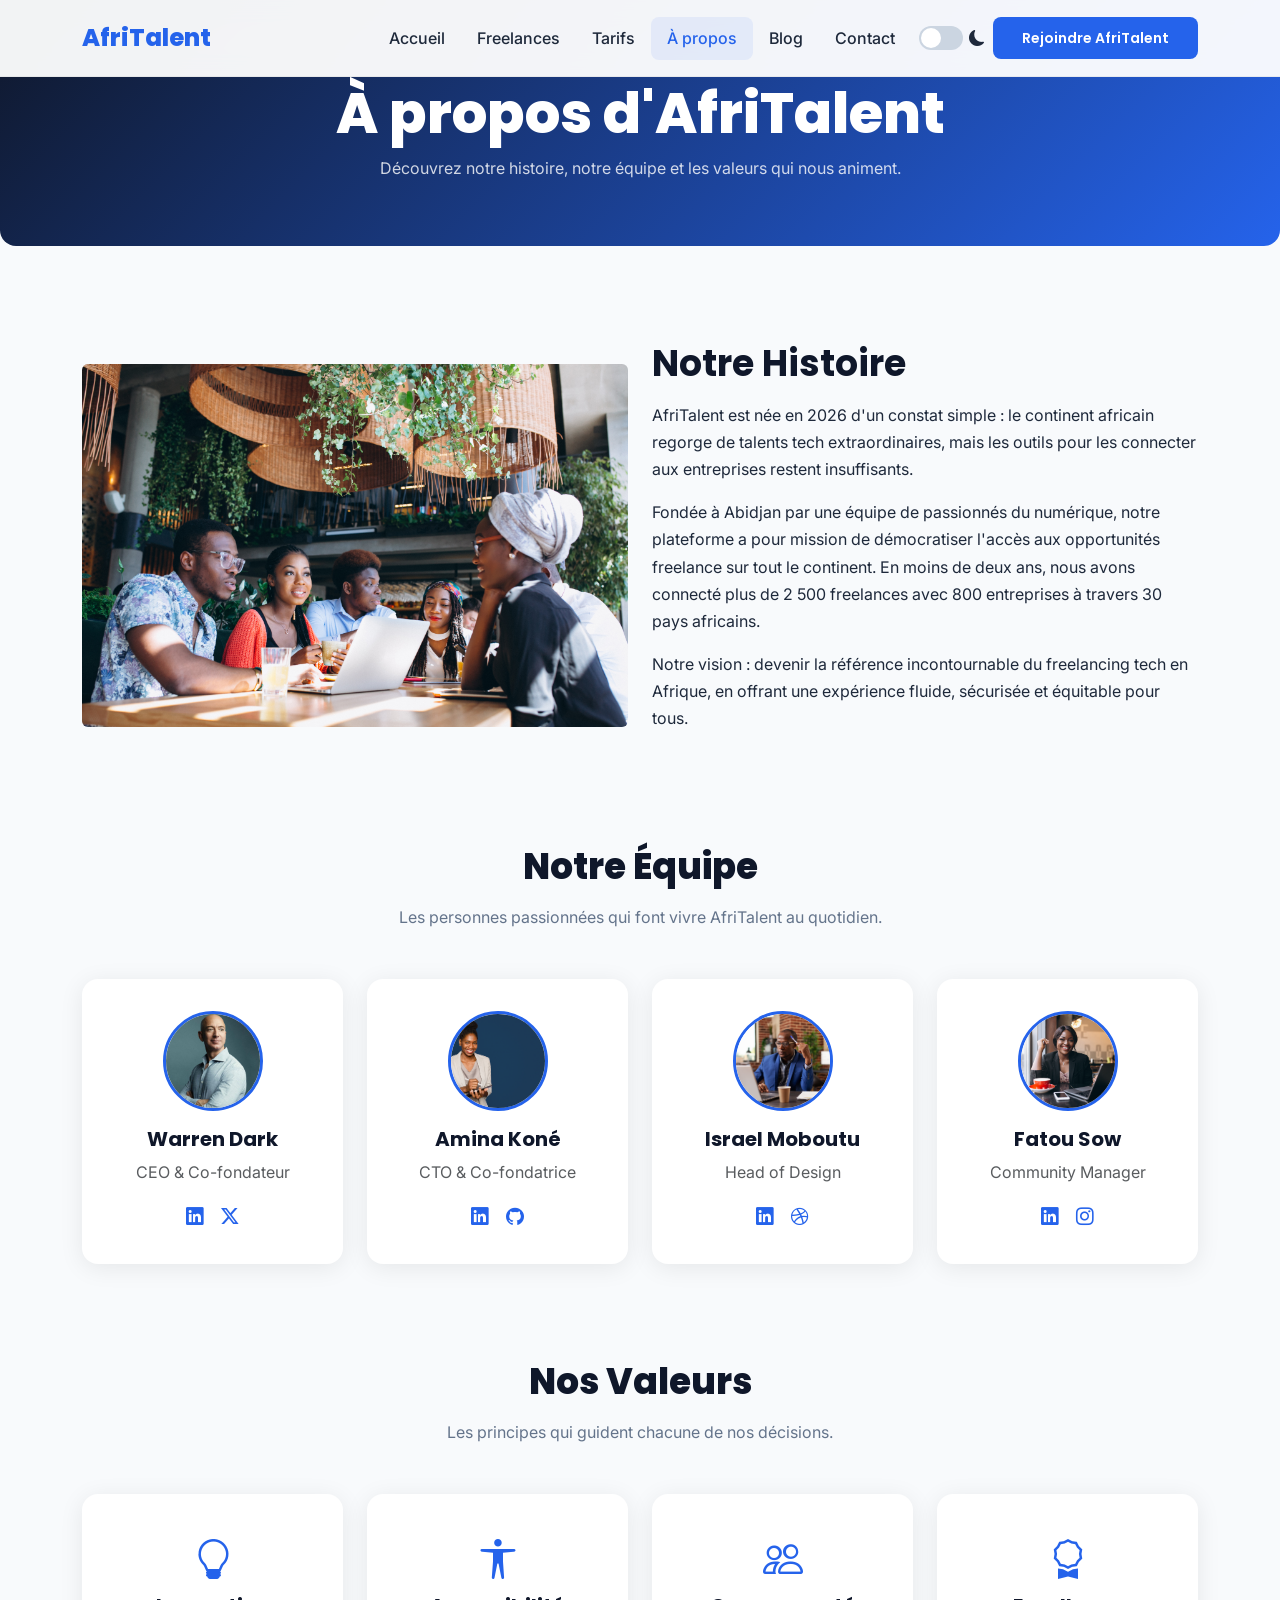
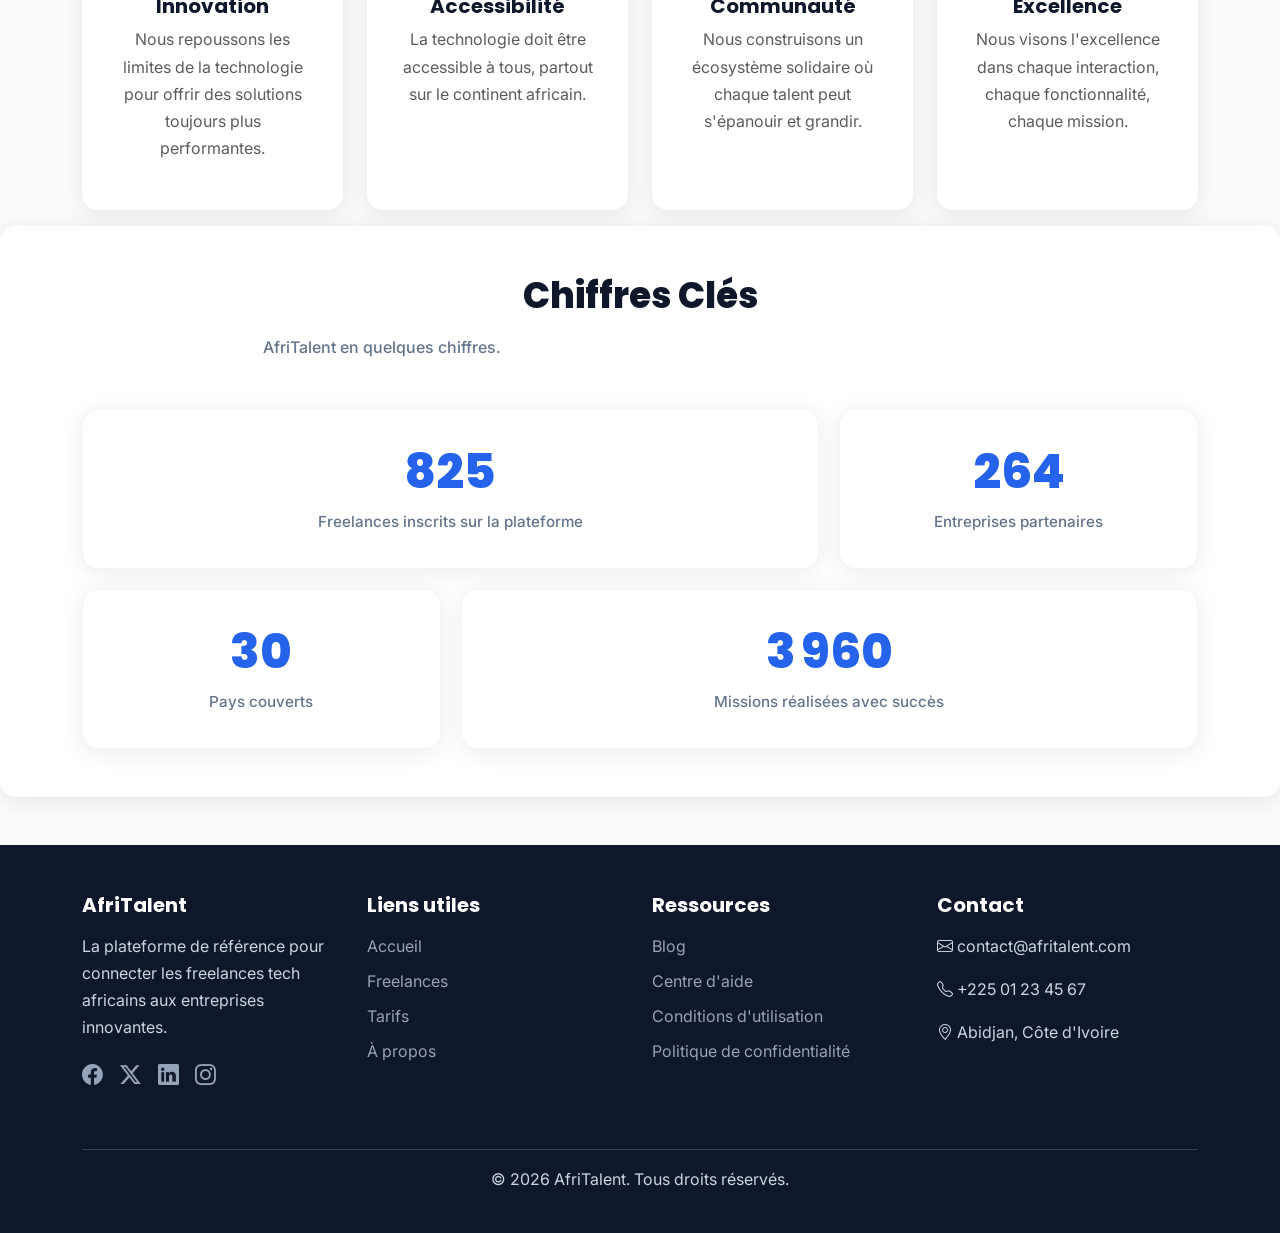
==== about.html @ 37693e35 "Commit 9 :  Finalisation : corrections responsive, optimisation du code et commentaires" ====
<!DOCTYPE html>
<html lang="fr">
<head>
  <meta charset="UTF-8" />
  <meta name="viewport" content="width=device-width, initial-scale=1.0" />
  <meta name="description" content="AfriTalent – Notre histoire, notre équipe et nos valeurs." />
  <title>AfriTalent – À propos</title>
  <link rel="preconnect" href="https://fonts.googleapis.com" />
  <link href="https://fonts.googleapis.com/css2?family=Poppins:wght@400;600;700;800&family=Inter:wght@400;500;600&display=swap" rel="stylesheet" />
  <link href="https://cdn.jsdelivr.net/npm/bootstrap@5.3.3/dist/css/bootstrap.min.css" rel="stylesheet" />
  <link href="https://cdn.jsdelivr.net/npm/bootstrap-icons@1.11.3/font/bootstrap-icons.min.css" rel="stylesheet" />
  <link href="CSS/style.css" rel="stylesheet" />
</head>
<body>

  <!-- ==================== NAVBAR ==================== -->
  <header>
    <nav class="navbar navbar-expand-lg fixed-top" aria-label="Navigation principale">
      <div class="container">
        <a class="navbar-brand" href="index.html"><i class="bi bi-globe-africa"></i> AfriTalent</a>
        <button class="navbar-toggler" type="button" data-bs-toggle="collapse" data-bs-target="#navbarNav" aria-controls="navbarNav" aria-expanded="false" aria-label="Ouvrir le menu">
          <span class="navbar-toggler-icon"></span>
        </button>
        <div class="collapse navbar-collapse" id="navbarNav">
          <ul class="navbar-nav ms-auto align-items-center">
            <li class="nav-item"><a class="nav-link" href="index.html">Accueil</a></li>
            <li class="nav-item"><a class="nav-link" href="freelances.html">Freelances</a></li>
            <li class="nav-item"><a class="nav-link" href="tarifs.html">Tarifs</a></li>
            <li class="nav-item"><a class="nav-link active" aria-current="page" href="about.html">À propos</a></li>
            <li class="nav-item"><a class="nav-link" href="#">Blog</a></li>
            <li class="nav-item"><a class="nav-link" href="contact.html">Contact</a></li>
            <li class="nav-item ms-2">
              <label class="dark-toggle" aria-label="Activer le mode sombre">
                <input type="checkbox" id="darkModeToggle" />
                <span class="toggle-track"></span>
                <i class="bi bi-moon-fill"></i>
              </label>
            </li>
            <li class="nav-item ms-2"><a class="btn btn-primary btn-sm" href="contact.html">Rejoindre AfriTalent</a></li>
          </ul>
        </div>
      </div>
    </nav>
  </header>

  <main>
    <!-- ==================== PAGE HEADER ==================== -->
    <div class="page-header">
      <div class="container">
        <h1>À propos d'AfriTalent</h1>
        <p>Découvrez notre histoire, notre équipe et les valeurs qui nous animent.</p>
      </div>
    </div>

    <!-- ==================== NOTRE HISTOIRE ==================== -->
    <section class="py-5 fade-in">
      <div class="container">
        <div class="row align-items-center">
          <div class="col-lg-6 mb-4 mb-lg-0">
            <img src="images/Reunion.jpg" alt="L'équipe AfriTalent en réunion" class="img-fluid rounded" style="border-radius: var(--radius);" />
          </div>
          <div class="col-lg-6">
            <h2>Notre Histoire</h2>
            <p>AfriTalent est née en 2026 d'un constat simple : le continent africain regorge de talents tech extraordinaires, mais les outils pour les connecter aux entreprises restent insuffisants.</p>
            <p>Fondée à Abidjan par une équipe de passionnés du numérique, notre plateforme a pour mission de démocratiser l'accès aux opportunités freelance sur tout le continent. En moins de deux ans, nous avons connecté plus de 2 500 freelances avec 800 entreprises à travers 30 pays africains.</p>
            <p>Notre vision : devenir la référence incontournable du freelancing tech en Afrique, en offrant une expérience fluide, sécurisée et équitable pour tous.</p>
          </div>
        </div>
      </div>
    </section>

    <!-- ==================== L'ÉQUIPE – 4 membres ==================== -->
    <section class="py-5 fade-in">
      <div class="container">
        <div class="section-title">
          <h2>Notre Équipe</h2>
          <p>Les personnes passionnées qui font vivre AfriTalent au quotidien.</p>
        </div>
        <div class="row g-4">
          <!-- Membre 1 -->
          <div class="col-lg-3 col-md-6">
            <div class="team-card">
              <img src="images/OU.jpg" class="rounded-circle mb-3" alt="Photo de Oumar Diallo, CEO" width="100" height="100" />
              <h5>Warren Dark</h5>
              <p class="text-muted">CEO &amp; Co-fondateur</p>
              <div class="social-links">
                <a href="#" aria-label="LinkedIn de Oumar"><i class="bi bi-linkedin"></i></a>
                <a href="#" aria-label="Twitter de Oumar"><i class="bi bi-twitter-x"></i></a>
              </div>
            </div>
          </div>
          <!-- Membre 2 -->
          <div class="col-lg-3 col-md-6">
            <div class="team-card">
              <img src="images/amin.jpg" class="rounded-circle mb-3" alt="Photo de Amina Koné, CTO" width="100" height="100" />
              <h5>Amina Koné</h5>
              <p class="text-muted">CTO &amp; Co-fondatrice</p>
              <div class="social-links">
                <a href="#" aria-label="LinkedIn de Amina"><i class="bi bi-linkedin"></i></a>
                <a href="#" aria-label="GitHub de Amina"><i class="bi bi-github"></i></a>
              </div>
            </div>
          </div>
          <!-- Membre 3 -->
          <div class="col-lg-3 col-md-6">
            <div class="team-card">
              <img src="images/nnn.jpg" class="rounded-circle mb-3" alt="Photo de Kofi Asante, Head of Design" width="100" height="100" />
              <h5>Israel Moboutu</h5>
              <p class="text-muted">Head of Design</p>
              <div class="social-links">
                <a href="#" aria-label="LinkedIn de Kofi"><i class="bi bi-linkedin"></i></a>
                <a href="#" aria-label="Dribbble de Kofi"><i class="bi bi-dribbble"></i></a>
              </div>
            </div>
          </div>
          <!-- Membre 4 -->
          <div class="col-lg-3 col-md-6">
            <div class="team-card">
              <img src="images/fatou.jpg" class="rounded-circle mb-3" alt="Photo de Fatou Sow, Community Manager" width="100" height="100" />
              <h5>Fatou Sow</h5>
              <p class="text-muted">Community Manager</p>
              <div class="social-links">
                <a href="#" aria-label="LinkedIn de Fatou"><i class="bi bi-linkedin"></i></a>
                <a href="#" aria-label="Instagram de Fatou"><i class="bi bi-instagram"></i></a>
              </div>
            </div>
          </div>
        </div>
      </div>
    </section>

    <!-- ==================== NOS VALEURS ==================== -->
    <section class="py-5 fade-in">
      <div class="container">
        <div class="section-title">
          <h2>Nos Valeurs</h2>
          <p>Les principes qui guident chacune de nos décisions.</p>
        </div>
        <div class="row g-4">
          <div class="col-lg-3 col-md-6">
            <div class="value-card h-100">
              <i class="bi bi-lightbulb"></i>
              <h5>Innovation</h5>
              <p class="text-muted">Nous repoussons les limites de la technologie pour offrir des solutions toujours plus performantes.</p>
            </div>
          </div>
          <div class="col-lg-3 col-md-6">
            <div class="value-card h-100">
              <i class="bi bi-universal-access"></i>
              <h5>Accessibilité</h5>
              <p class="text-muted">La technologie doit être accessible à tous, partout sur le continent africain.</p>
            </div>
          </div>
          <div class="col-lg-3 col-md-6">
            <div class="value-card h-100">
              <i class="bi bi-people"></i>
              <h5>Communauté</h5>
              <p class="text-muted">Nous construisons un écosystème solidaire où chaque talent peut s'épanouir et grandir.</p>
            </div>
          </div>
          <div class="col-lg-3 col-md-6">
            <div class="value-card h-100">
              <i class="bi bi-award"></i>
              <h5>Excellence</h5>
              <p class="text-muted">Nous visons l'excellence dans chaque interaction, chaque fonctionnalité, chaque mission.</p>
            </div>
          </div>
        </div>
      </div>
    </section>

    <!-- ==================== CHIFFRES CLÉS – Bento Grid + compteurs ==================== -->
    <section id="stats" class="py-5 fade-in">
      <div class="container">
        <div class="section-title">
          <h2>Chiffres Clés</h2>
          <p>AfriTalent en quelques chiffres.</p>
        </div>
        <div class="bento-grid">
          <div class="grid-item text-center" style="grid-column: span 2;">
            <h3 data-target="2500" style="font-size:3rem; font-weight:800; color:var(--primary);">0</h3>
            <p>Freelances inscrits sur la plateforme</p>
          </div>
          <div class="grid-item text-center">
            <h3 data-target="800" style="font-size:3rem; font-weight:800; color:var(--primary);">0</h3>
            <p>Entreprises partenaires</p>
          </div>
          <div class="grid-item text-center">
            <h3 data-target="30" style="font-size:3rem; font-weight:800; color:var(--primary);">0</h3>
            <p>Pays couverts</p>
          </div>
          <div class="grid-item text-center" style="grid-column: span 2;">
            <h3 data-target="12000" style="font-size:3rem; font-weight:800; color:var(--primary);">0</h3>
            <p>Missions réalisées avec succès</p>
          </div>
        </div>
      </div>
    </section>
  </main>

  <!-- ==================== FOOTER ==================== -->
  <footer>
    <div class="container">
      <div class="row">
        <div class="col-lg-3 col-md-6 mb-4">
          <h5><i class="bi bi-globe-africa"></i> AfriTalent</h5>
          <p>La plateforme de référence pour connecter les freelances tech africains aux entreprises innovantes.</p>
          <div class="footer-social">
            <a href="#" aria-label="Facebook"><i class="bi bi-facebook"></i></a>
            <a href="#" aria-label="Twitter"><i class="bi bi-twitter-x"></i></a>
            <a href="#" aria-label="LinkedIn"><i class="bi bi-linkedin"></i></a>
            <a href="#" aria-label="Instagram"><i class="bi bi-instagram"></i></a>
          </div>
        </div>
        <div class="col-lg-3 col-md-6 mb-4">
          <h5>Liens utiles</h5>
          <ul><li><a href="index.html">Accueil</a></li><li><a href="freelances.html">Freelances</a></li><li><a href="tarifs.html">Tarifs</a></li><li><a href="about.html">À propos</a></li></ul>
        </div>
        <div class="col-lg-3 col-md-6 mb-4">
          <h5>Ressources</h5>
          <ul><li><a href="#">Blog</a></li><li><a href="#">Centre d'aide</a></li><li><a href="#">Conditions d'utilisation</a></li><li><a href="#">Politique de confidentialité</a></li></ul>
        </div>
        <div class="col-lg-3 col-md-6 mb-4">
          <h5>Contact</h5>
          <p><i class="bi bi-envelope"></i> contact@afritalent.com</p>
          <p><i class="bi bi-telephone"></i> +225 01 23 45 67</p>
          <p><i class="bi bi-geo-alt"></i> Abidjan, Côte d'Ivoire</p>
        </div>
      </div>
      <div class="footer-bottom"><p>&copy; <span id="currentYear"></span> AfriTalent. Tous droits réservés.</p></div>
    </div>
  </footer>

  <button id="backToTop" aria-label="Retour en haut"><i class="bi bi-arrow-up"></i></button>
  <script src="https://cdn.jsdelivr.net/npm/bootstrap@5.3.3/dist/js/bootstrap.bundle.min.js"></script>
  <script src="JS/main.js"></script>
</body>
</html>
---- CSS/style.css ----
/* ===============================================================
   AfriTalent – style.css
   Design System complet : variables, typographie, composants,
   Bento Grid, animations, responsive, dark mode
   =============================================================== */

/* --- Google Fonts --- */
@import url('https://fonts.googleapis.com/css2?family=Poppins:wght@400;600;700;800&family=Inter:wght@400;500;600&display=swap');

/* ---------------------------------------------------------------
   1. CSS Variables (6+ custom properties)
   --------------------------------------------------------------- */
:root {
  /* Palette – 5 couleurs principales */
  --primary: #2563eb;
  --secondary: #0f172a;
  --accent: #06b6d4;
  --light: #f8fafc;
  --dark: #020617;
  /* Surfaces & texte */
  --surface: #ffffff;
  --text: #1e293b;
  --muted: #64748b;
  /* Design tokens */
  --radius: 16px;
  --radius-sm: 8px;
  --transition: all 0.35s ease;
  --shadow: 0 4px 24px rgba(0, 0, 0, 0.08);
  --shadow-hover: 0 8px 32px rgba(37, 99, 235, 0.18);
  /* Typographie */
  --font-title: 'Poppins', sans-serif;
  --font-body: 'Inter', sans-serif;
}

/* ---------------------------------------------------------------
   2. Dark Mode (toggle via JS – data-theme="dark" sur <html>)
   --------------------------------------------------------------- */
[data-theme="dark"] {
  --light: #0f172a;
  --surface: #1e293b;
  --text: #e2e8f0;
  --muted: #94a3b8;
  --shadow: 0 4px 24px rgba(0, 0, 0, 0.3);
}
[data-theme="dark"] .navbar { background: #0f172a !important; }
[data-theme="dark"] .navbar .nav-link,
[data-theme="dark"] .navbar .navbar-brand { color: #e2e8f0 !important; }
[data-theme="dark"] .card,
[data-theme="dark"] .grid-item { background: var(--surface); color: var(--text); }
[data-theme="dark"] footer { background: #020617 !important; }
[data-theme="dark"] .bg-light { background: var(--surface) !important; }
[data-theme="dark"] body { background: var(--light); color: var(--text); }
[data-theme="dark"] h1,[data-theme="dark"] h2,[data-theme="dark"] h3,
[data-theme="dark"] h4,[data-theme="dark"] h5 { color: #e2e8f0; }
[data-theme="dark"] .text-muted { color: var(--muted) !important; }
[data-theme="dark"] .pricing-card { background: var(--surface); border-color: #334155; }
[data-theme="dark"] .pricing-card.popular { border-color: var(--primary); }
[data-theme="dark"] .form-control,
[data-theme="dark"] .form-select { background: #1e293b; color: #e2e8f0; border-color: #334155; }
[data-theme="dark"] .accordion-button { background: #1e293b; color: #e2e8f0; }
[data-theme="dark"] .accordion-body { background: var(--surface); color: var(--text); }

/* ---------------------------------------------------------------
   3. Reset & Base
   --------------------------------------------------------------- */
*, *::before, *::after { box-sizing: border-box; margin: 0; padding: 0; }
html { scroll-behavior: smooth; }
body {
  font-family: var(--font-body);
  background: var(--light);
  color: var(--text);
  line-height: 1.7;
  overflow-x: hidden;
}

/* ---------------------------------------------------------------
   4. Typographie
   --------------------------------------------------------------- */
h1, h2, h3, h4, h5, h6 {
  font-family: var(--font-title);
  font-weight: 700;
  color: var(--secondary);
  line-height: 1.2;
}
h1 { font-size: clamp(2rem, 5vw, 3.5rem); }
h2 { font-size: clamp(1.5rem, 3vw, 2.25rem); margin-bottom: 1rem; }
a { color: var(--primary); text-decoration: none; transition: var(--transition); }
a:hover { opacity: 0.85; }
.section-title { text-align: center; margin-bottom: 3rem; }
.section-title h2 { font-weight: 800; }
.section-title p { color: var(--muted); max-width: 600px; margin: 0.5rem auto 0; }

/* ---------------------------------------------------------------
   5. Navbar
   --------------------------------------------------------------- */
.navbar {
  background: rgba(255,255,255,0.95) !important;
  backdrop-filter: blur(12px);
  transition: var(--transition);
  padding: 0.8rem 0;
  border-bottom: 1px solid rgba(0,0,0,0.05);
}
.navbar.scrolled {
  padding: 0.4rem 0;
  box-shadow: 0 2px 20px rgba(0,0,0,0.1);
}
.navbar-brand {
  font-family: var(--font-title);
  font-weight: 800;
  font-size: 1.5rem;
  color: var(--primary) !important;
}
.navbar .nav-link {
  font-weight: 500;
  color: var(--text) !important;
  padding: 0.5rem 1rem !important;
  border-radius: var(--radius-sm);
  transition: var(--transition);
}
.navbar .nav-link:hover,
.navbar .nav-link.active {
  color: var(--primary) !important;
  background: rgba(37, 99, 235, 0.08);
}
/* Dark mode toggle switch in navbar */
.dark-toggle { display: flex; align-items: center; gap: 0.4rem; cursor: pointer; }
.dark-toggle input { display: none; }
.toggle-track {
  width: 44px; height: 24px;
  background: #cbd5e1; border-radius: 12px;
  position: relative; transition: var(--transition);
}
.toggle-track::after {
  content: ''; position: absolute; top: 2px; left: 2px;
  width: 20px; height: 20px; background: #fff;
  border-radius: 50%; transition: var(--transition);
}
.dark-toggle input:checked + .toggle-track { background: var(--primary); }
.dark-toggle input:checked + .toggle-track::after { transform: translateX(20px); }

/* ---------------------------------------------------------------
   6. Boutons
   --------------------------------------------------------------- */
.btn-primary {
  background: var(--primary); border: none;
  border-radius: var(--radius-sm); font-family: var(--font-title);
  font-weight: 600; padding: 0.65rem 1.8rem;
  transition: var(--transition);
}
.btn-primary:hover { background: #1d4ed8; transform: translateY(-2px); box-shadow: var(--shadow-hover); }
.btn-outline-primary { border-radius: var(--radius-sm); font-weight: 600; }
.btn-cta {
  background: var(--primary); color: #fff; border: none;
  padding: 0.9rem 2.5rem; border-radius: var(--radius);
  font-family: var(--font-title); font-weight: 700; font-size: 1.1rem;
  transition: var(--transition);
}
.btn-cta:hover { background: #1d4ed8; transform: translateY(-3px); box-shadow: var(--shadow-hover); }

/* ---------------------------------------------------------------
   7. Hero Section
   --------------------------------------------------------------- */
#hero { min-height: 85vh; display: flex; align-items: center; padding: 6rem 0 4rem; }
#hero h1 { font-weight: 800; margin-bottom: 1rem; }
#hero .lead { font-size: 1.2rem; color: var(--muted); margin-bottom: 2rem; }
#hero img { max-width: 100%; border-radius: var(--radius); }

/* ---------------------------------------------------------------
   8. Stats Counters
   --------------------------------------------------------------- */
#stats {
  background: var(--surface); border-radius: var(--radius);
  padding: 2.5rem 1rem; box-shadow: var(--shadow);
  margin: -2rem auto 3rem; position: relative; z-index: 2;
}
#stats h3 { font-size: 2.5rem; font-weight: 800; color: var(--primary); }
#stats p { color: var(--muted); font-weight: 500; margin: 0; }

/* ---------------------------------------------------------------
   9. Bento Grid – « Comment ça marche »
   --------------------------------------------------------------- */
.bento-grid {
  display: grid;
  grid-template-columns: repeat(3, 1fr);
  grid-auto-rows: minmax(160px, auto);
  gap: 1.25rem;
}
.grid-item {
  background: var(--surface);
  border-radius: var(--radius);
  padding: 2rem;
  display: flex; flex-direction: column; justify-content: center;
  box-shadow: var(--shadow);
  transition: var(--transition);
  border: 1px solid rgba(0,0,0,0.04);
}
.grid-item:hover { transform: translateY(-6px); box-shadow: var(--shadow-hover); }
.step-number {
  font-size: 2.5rem; font-weight: 800;
  color: var(--primary); margin-bottom: 0.5rem;
  line-height: 1;
}
.grid-item h4 { font-size: 1.1rem; margin-bottom: 0.4rem; }
.grid-item p { color: var(--muted); font-size: 0.95rem; margin: 0; }

/* ---------------------------------------------------------------
   10. Service Cards
   --------------------------------------------------------------- */
.service-card {
  background: var(--surface); border: 1px solid rgba(0,0,0,0.05);
  border-radius: var(--radius); transition: var(--transition);
  cursor: pointer;
}
.service-card:hover {
  transform: translateY(-8px);
  box-shadow: var(--shadow-hover);
  border-color: var(--primary);
}
.service-card:hover .service-icon { color: var(--primary); transform: scale(1.15); }
.service-icon { font-size: 2.5rem; color: var(--accent); transition: var(--transition); }

/* ---------------------------------------------------------------
   11. Testimonials Carousel
   --------------------------------------------------------------- */
#testimonials { background: var(--surface); border-radius: var(--radius); padding: 3rem 1rem; }
#testimonials .carousel-item { padding: 2rem; min-height: 220px; }
#testimonials img { border: 3px solid var(--primary); }
#testimonials .lead { font-style: italic; max-width: 600px; margin: 0 auto; }
.carousel-control-prev-icon, .carousel-control-next-icon {
  background-color: var(--primary); border-radius: 50%; padding: 1.2rem;
}

/* ---------------------------------------------------------------
   12. CTA Banner
   --------------------------------------------------------------- */
#cta-banner {
  background: linear-gradient(135deg, var(--primary), var(--accent));
  border-radius: var(--radius); padding: 4rem 2rem;
  text-align: center; color: #fff; margin: 3rem 0;
}
#cta-banner h2 { color: #fff; font-weight: 800; }
#cta-banner .btn-cta { background: #fff; color: var(--primary); }
#cta-banner .btn-cta:hover { background: var(--secondary); color: #fff; }

/* ---------------------------------------------------------------
   13. Pricing Cards
   --------------------------------------------------------------- */
.pricing-card {
  background: var(--surface); border: 2px solid rgba(0,0,0,0.06);
  border-radius: var(--radius); padding: 2.5rem 2rem;
  text-align: center; transition: var(--transition);
}
.pricing-card:hover { transform: translateY(-6px); box-shadow: var(--shadow-hover); }
.pricing-card.popular {
  border-color: var(--primary); position: relative;
  transform: scale(1.05); box-shadow: var(--shadow-hover);
}
.pricing-card.popular .badge-popular {
  position: absolute; top: -14px; left: 50%; transform: translateX(-50%);
  background: var(--primary); color: #fff; padding: 0.3rem 1.2rem;
  border-radius: 20px; font-size: 0.85rem; font-weight: 600;
}
.pricing-card .price { font-size: 2.5rem; font-weight: 800; color: var(--primary); }
.pricing-card .price span { font-size: 1rem; font-weight: 400; color: var(--muted); }
.pricing-card ul { list-style: none; padding: 0; text-align: left; }
.pricing-card ul li { padding: 0.5rem 0; border-bottom: 1px solid rgba(0,0,0,0.05); }
.pricing-card ul li i { margin-right: 0.5rem; }
.check-yes { color: #22c55e; }
.check-no { color: #ef4444; }

/* ---------------------------------------------------------------
   14. Team Cards
   --------------------------------------------------------------- */
.team-card {
  background: var(--surface); border-radius: var(--radius);
  padding: 2rem; text-align: center;
  box-shadow: var(--shadow); transition: var(--transition);
}
.team-card:hover { transform: translateY(-6px); box-shadow: var(--shadow-hover); }
.team-card img { width: 100px; height: 100px; object-fit: cover; border: 3px solid var(--primary); }
.team-card .social-links a { margin: 0 0.4rem; font-size: 1.1rem; }

/* ---------------------------------------------------------------
   15. Values
   --------------------------------------------------------------- */
.value-card {
  text-align: center; padding: 2rem;
  background: var(--surface); border-radius: var(--radius);
  box-shadow: var(--shadow); transition: var(--transition);
}
.value-card:hover { transform: translateY(-5px); box-shadow: var(--shadow-hover); }
.value-card i { font-size: 2.5rem; color: var(--primary); margin-bottom: 1rem; }

/* ---------------------------------------------------------------
   16. Contact
   --------------------------------------------------------------- */
.contact-info i { color: var(--primary); font-size: 1.3rem; margin-right: 0.5rem; }
.contact-info p { margin-bottom: 1rem; }
#form-success {
  background: #dcfce7; color: #166534; padding: 1rem;
  border-radius: var(--radius-sm); font-weight: 600;
}

/* ---------------------------------------------------------------
   17. Footer – 4 colonnes
   --------------------------------------------------------------- */
footer {
  background: var(--secondary) !important;
  color: #cbd5e1; padding: 3rem 0 1.5rem;
}
footer h5 { color: #fff; font-family: var(--font-title); font-weight: 700; margin-bottom: 1rem; }
footer a { color: #94a3b8; transition: var(--transition); }
footer a:hover { color: #fff; }
footer ul { list-style: none; padding: 0; }
footer ul li { margin-bottom: 0.5rem; }
.footer-social a { font-size: 1.3rem; margin-right: 0.8rem; }
.footer-bottom { border-top: 1px solid #334155; padding-top: 1rem; margin-top: 2rem; text-align: center; }

/* ---------------------------------------------------------------
   18. Back-to-top
   --------------------------------------------------------------- */
#backToTop {
  position: fixed; right: 1.5rem; bottom: 1.5rem;
  display: none; background: var(--primary); color: #fff;
  border: none; border-radius: 50%; width: 48px; height: 48px;
  align-items: center; justify-content: center;
  cursor: pointer; font-size: 1.4rem;
  box-shadow: 0 4px 12px rgba(37,99,235,0.3);
  transition: var(--transition); z-index: 999;
}
#backToTop.show { display: flex; }
#backToTop:hover { transform: translateY(-3px); }

/* ---------------------------------------------------------------
   19. Fade-in animation (JS ajoute .fade-in)
   --------------------------------------------------------------- */
section { opacity: 0; transform: translateY(30px); transition: opacity 0.7s ease, transform 0.7s ease; }
section.fade-in { opacity: 1; transform: translateY(0); }

/* ---------------------------------------------------------------
   20. Page header (pages internes)
   --------------------------------------------------------------- */
.page-header {
  background: linear-gradient(135deg, var(--secondary), var(--primary));
  color: #fff; padding: 5rem 0 3rem; text-align: center;
  margin-bottom: 3rem; border-radius: 0 0 var(--radius) var(--radius);
}
.page-header h1 { color: #fff; font-weight: 800; }
.page-header p { color: rgba(255,255,255,0.8); }

/* ---------------------------------------------------------------
   21. Responsive – mobile & tablette
   --------------------------------------------------------------- */
@media (max-width: 991px) {
  .bento-grid { grid-template-columns: repeat(2, 1fr); }
}
@media (max-width: 768px) {
  #hero { min-height: auto; padding: 4rem 0 2rem; text-align: center; }
  .bento-grid { grid-template-columns: 1fr; }
  .pricing-card.popular { transform: scale(1); }
  #stats { margin: 0 auto 2rem; }
  .navbar .nav-link { padding: 0.5rem 0 !important; }
}
@media (max-width: 375px) {
  h1 { font-size: 1.8rem; }
  .btn-cta { padding: 0.7rem 1.5rem; font-size: 1rem; }
}

.freelance-avatar {
  width: 90px;
  height: 90px;
  object-fit: cover; /* Recadre proprement les images de tailles différentes sans distorsion */
  border-radius: 50%;
  transition: transform 0.3s ease;
}

/* Optionnel : un petit effet au survol de la carte */
.service-card:hover .freelance-avatar {
  transform: scale(1.08);
}
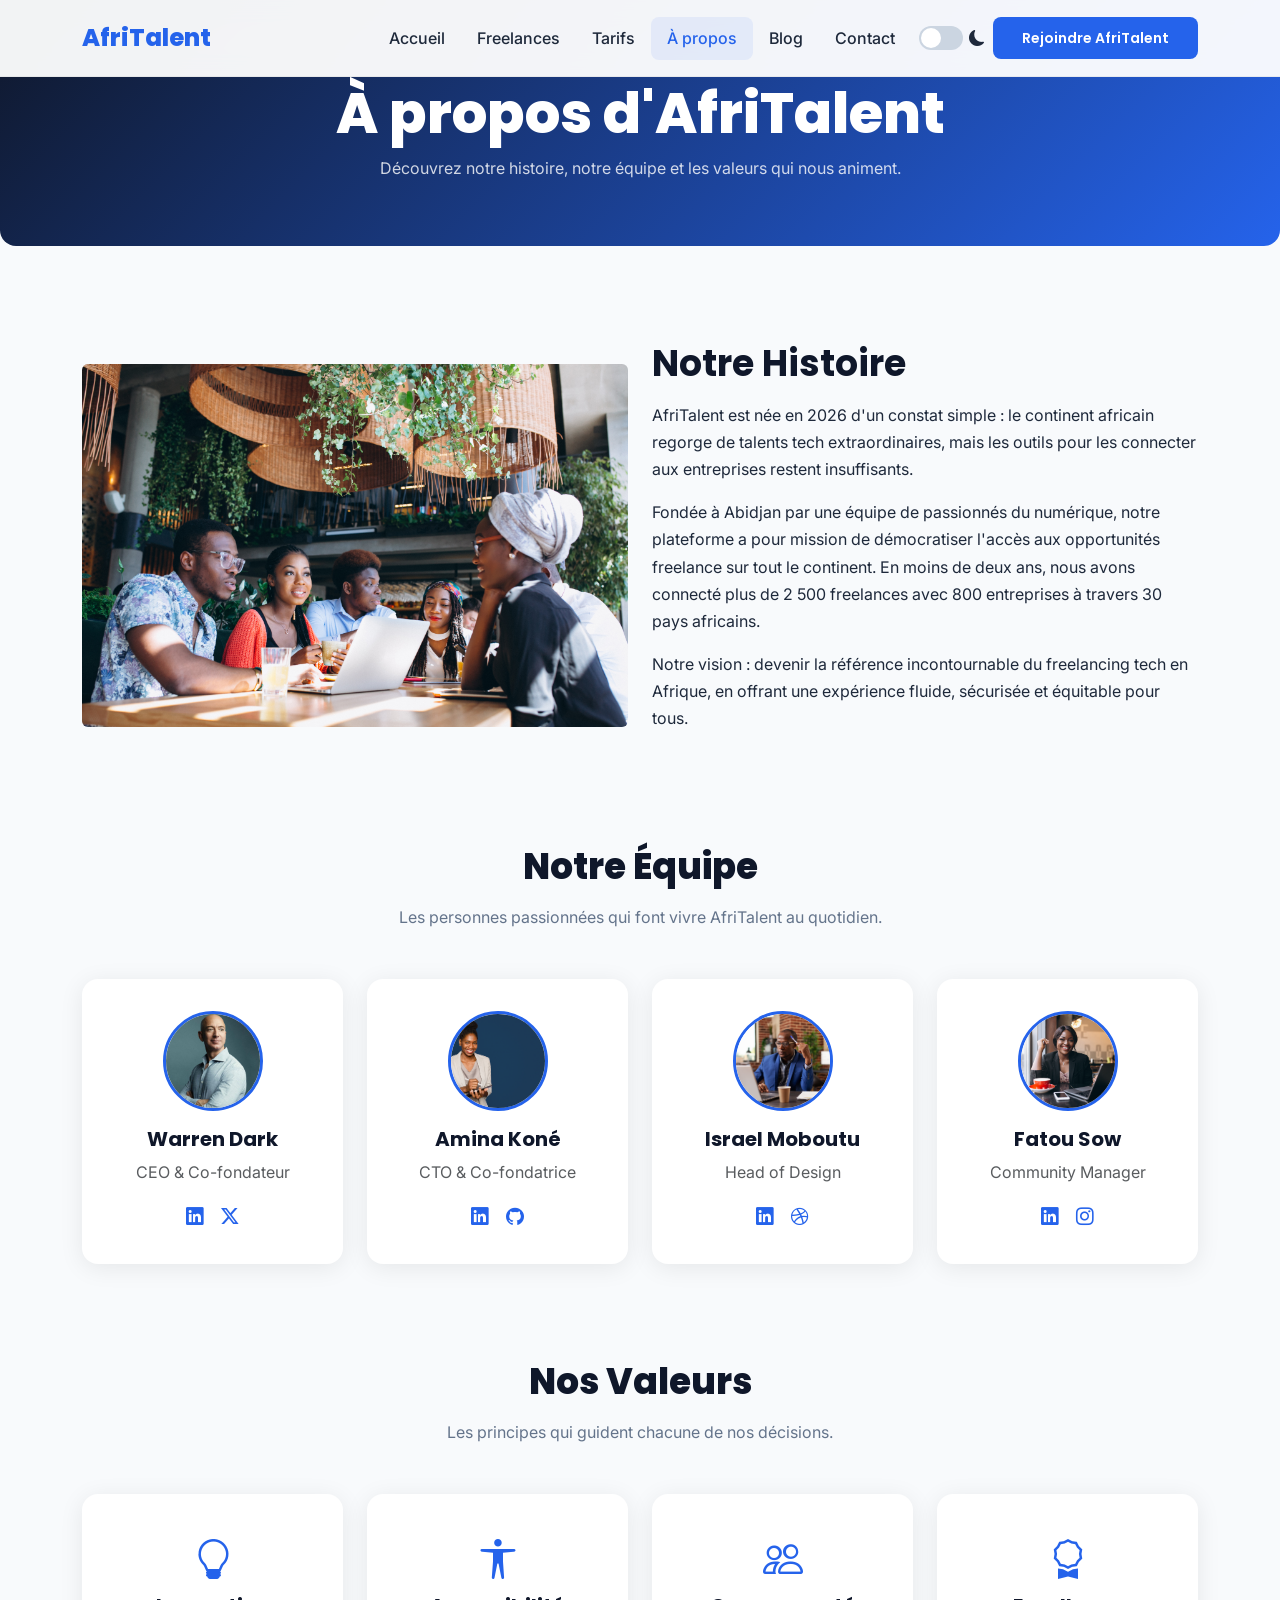
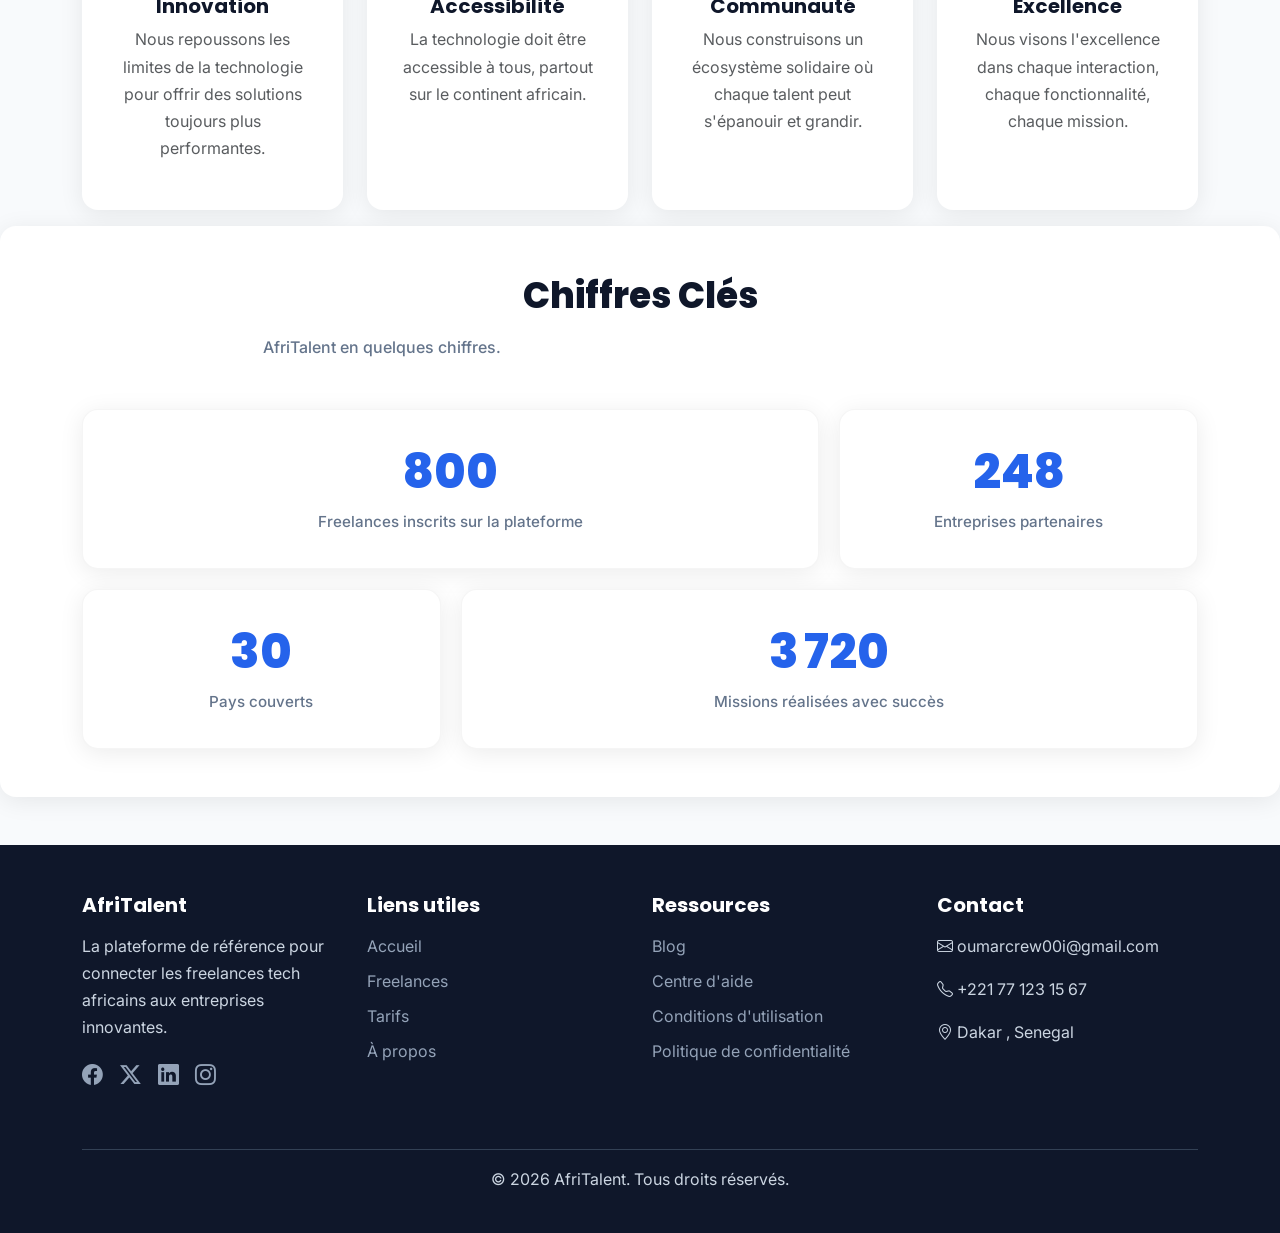
==== commit 563abe90: "Correction des erreurs" ====
--- a/about.html
+++ b/about.html
@@ -222,9 +222,9 @@
         </div>
         <div class="col-lg-3 col-md-6 mb-4">
           <h5>Contact</h5>
-          <p><i class="bi bi-envelope"></i> contact@afritalent.com</p>
-          <p><i class="bi bi-telephone"></i> +225 01 23 45 67</p>
-          <p><i class="bi bi-geo-alt"></i> Abidjan, Côte d'Ivoire</p>
+          <p><i class="bi bi-envelope"></i> oumarcrew00i@gmail.com</p>
+          <p><i class="bi bi-telephone"></i> +221 77 123 15 67</p>
+          <p><i class="bi bi-geo-alt"></i> Dakar , Senegal</p>
         </div>
       </div>
       <div class="footer-bottom"><p>&copy; <span id="currentYear"></span> AfriTalent. Tous droits réservés.</p></div>
